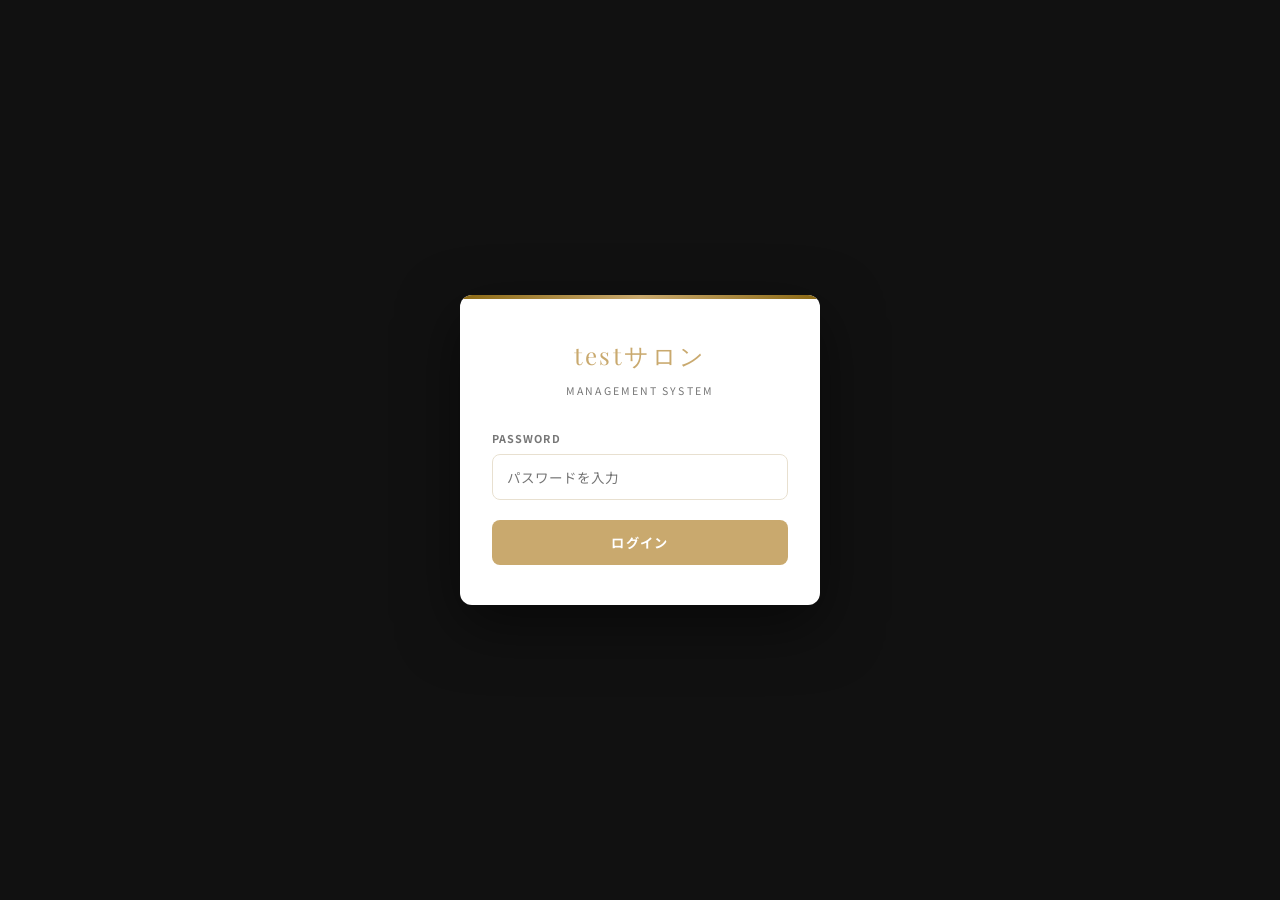
==== customer-detail.html @ 9f67cf72 "feat: スマホUIをハンバーガーメニューから画面下部タブバーに変更・本日予約をカード形式に対応 - css/style.css: .mobile-header/.sidebar-overlay/." ====
<!DOCTYPE html>
<html lang="ja">
<head>
  <meta charset="UTF-8">
  <link rel="icon" href="favicon.ico">
  <link rel="apple-touch-icon" href="icon-192.png">
  <link rel="manifest" href="manifest.json">
  <meta name="theme-color" content="#B85042">
  <meta name="viewport" content="width=device-width, initial-scale=1.0">
  <title>顧客詳細</title>
  <link rel="stylesheet" href="css/style.css">
  <script src="js/config.js"></script>
  <script src="js/auth.js"></script>
  <script src="js/api.js"></script>
  <style>
    .customer-card {
      background: var(--white);
      border: 1px solid var(--border);
      border-radius: var(--radius-lg);
      padding: 28px 32px;
      margin-bottom: 24px;
      display: flex;
      gap: 40px;
      align-items: flex-start;
      flex-wrap: wrap;
    }
    .customer-avatar {
      width: 72px; height: 72px;
      border-radius: 50%;
      background: var(--gold-light);
      display: flex; align-items: center; justify-content: center;
      font-size: 2rem; color: var(--gold-dark);
      flex-shrink: 0;
    }
    .customer-info { flex: 1; min-width: 200px; }
    .customer-name {
      font-family: 'Playfair Display', serif;
      font-size: 1.5rem;
      font-weight: 600;
      color: var(--text);
      margin-bottom: 4px;
    }
    .customer-id {
      color: var(--text-light);
      font-size: 0.82rem;
      margin-bottom: 12px;
    }
    .info-row {
      display: flex; gap: 8px; align-items: center;
      color: var(--text-light); font-size: 0.9rem;
      margin-bottom: 4px;
    }
    .point-box {
      background: var(--gold-bg);
      border: 1px solid var(--gold-light);
      border-radius: var(--radius-lg);
      padding: 20px 28px;
      text-align: center;
      min-width: 140px;
    }
    .point-num {
      font-family: 'Playfair Display', serif;
      font-size: 2.2rem;
      font-weight: 700;
      color: var(--gold-dark);
      line-height: 1;
    }
    .point-label { color: var(--text-light); font-size: 0.82rem; margin-top: 4px; }
    .plan-card {
      background: var(--white);
      border: 1px solid var(--border);
      border-radius: var(--radius-lg);
      padding: 22px 28px;
      margin-bottom: 24px;
      display: flex;
      align-items: center;
      gap: 24px;
      flex-wrap: wrap;
    }
    .plan-label { font-size: 0.82rem; color: var(--text-light); margin-bottom: 4px; }
    .plan-type  { font-size: 1.05rem; font-weight: 700; color: var(--text); }
    .course-bar-wrap { flex: 1; min-width: 180px; }
    .course-bar-track {
      background: #eee; border-radius: 99px; height: 10px; overflow: hidden; margin: 6px 0;
    }
    .course-bar-fill {
      height: 100%; border-radius: 99px;
      background: linear-gradient(90deg, var(--gold-dark), #e8c96a);
      transition: width 0.4s ease;
    }
    .course-nums { font-size: 0.85rem; color: var(--text-light); }
    .course-remaining-big {
      font-family: 'Playfair Display', serif;
      font-size: 2rem; font-weight: 700; line-height: 1;
    }
    /* モーダル */
    .modal-overlay {
      display: none; position: fixed; inset: 0;
      background: rgba(0,0,0,0.45); z-index: 1000;
      align-items: center; justify-content: center;
    }
    .modal-overlay.open { display: flex; }
    .modal-box {
      background: #fff; border-radius: var(--radius-lg);
      padding: 32px; width: 360px; max-width: 90vw;
      box-shadow: 0 8px 32px rgba(0,0,0,0.18);
    }
    .modal-title { font-size: 1.1rem; font-weight: 700; margin-bottom: 20px; }
    .radio-group { display: flex; flex-direction: column; gap: 10px; margin-bottom: 18px; }
    .radio-group label { display: flex; align-items: center; gap: 8px; cursor: pointer; font-size: 0.95rem; }
    .select-course { width: 100%; padding: 8px 12px; border: 1px solid var(--border); border-radius: var(--radius); font-size: 0.95rem; margin-bottom: 18px; }
    .modal-btns { display: flex; gap: 10px; justify-content: flex-end; }
  </style>
</head>
<body>
<!-- 画面下部タブバー（スマホ専用） -->
<nav class="mobile-tab-bar">
  <div class="mobile-tab-bar-inner">
    <a href="dashboard.html" class="mobile-tab-item">
      <span class="mobile-tab-icon">🏠</span>ホーム
    </a>
    <a href="reservations.html" class="mobile-tab-item">
      <span class="mobile-tab-icon">📅</span>予約
    </a>
    <a href="customers.html" class="mobile-tab-item active">
      <span class="mobile-tab-icon">👥</span>顧客
    </a>
    <a href="sales.html" class="mobile-tab-item">
      <span class="mobile-tab-icon">📊</span>売上
    </a>
    <a href="settings.html" class="mobile-tab-item">
      <span class="mobile-tab-icon">⚙️</span>設定
    </a>
  </div>
</nav>

<div class="layout">

  <!-- サイドバー -->
  <aside class="sidebar" id="sidebar">
    <div class="sidebar-logo">
      <span class="logo-en" id="salonNameSidebar">Salon</span>
      <span class="logo-jp">サロン管理システム</span>
      <span class="logo-sub">Admin Panel</span>
    </div>
    <nav class="sidebar-nav">
      <div class="nav-label">Menu</div>
      <a href="dashboard.html" class="nav-item">
        <span class="nav-icon">◈</span> ダッシュボード
      </a>
      <a href="reservations.html" class="nav-item">
        <span class="nav-icon">◷</span> 予約管理
      </a>
      <a href="customers.html" class="nav-item active">
        <span class="nav-icon">◉</span> 顧客管理
      </a>
      <a href="sales.html" class="nav-item">
        <span class="nav-icon">◑</span> 売上レポート
      </a>
      <a href="settings.html" class="nav-item">
        <span class="nav-icon">◎</span> 設定
      </a>
    </nav>
    <div class="sidebar-footer">
      <button class="btn-logout" onclick="logout()">ログアウト</button>
    </div>
  </aside>

  <!-- メインコンテンツ -->
  <div class="main-content">
    <div class="page-header">
      <div>
        <div class="page-title">Customer Detail</div>
        <div class="page-subtitle"><a href="customers.html" style="color:var(--text-light);font-size:0.85rem;">← 顧客一覧に戻る</a></div>
      </div>
    </div>

    <div class="page-body">
      <!-- 顧客情報カード -->
      <div id="customerCard">
        <div class="loading"><div class="spinner"></div> 読み込み中...</div>
      </div>

      <!-- プランカード -->
      <div id="planCard"></div>

      <!-- 支払い記録 -->
      <div class="card">
        <div class="card-title" style="display:flex;align-items:center;justify-content:space-between;">
          <span>💴 支払い記録</span>
          <button class="btn btn-gold" style="font-size:0.85rem;padding:6px 14px;" onclick="openPaymentModal()">＋ 支払いを記録</button>
        </div>
        <div id="paymentHistoryContent">
          <div class="loading"><div class="spinner"></div> 読み込み中...</div>
        </div>
      </div>

      <!-- 来店記録 -->
      <div class="card">
        <div class="card-title">📅 来店記録</div>
        <div id="visitContent">
          <div class="loading"><div class="spinner"></div> 読み込み中...</div>
        </div>
      </div>
    </div>
  </div>
</div>

<!-- 支払い記録モーダル -->
<div class="modal-overlay" id="paymentModal">
  <div class="modal-box">
    <div class="modal-title">💴 支払いを記録</div>
    <div style="display:flex;flex-direction:column;gap:14px;margin-bottom:20px;">
      <div>
        <div style="font-size:0.82rem;color:var(--text-light);margin-bottom:6px;">種別</div>
        <select id="paymentType" onchange="onPaymentTypeChange()"
          style="width:100%;padding:8px 12px;border:1px solid var(--border);border-radius:var(--radius);font-size:0.95rem;">
          <option value="都度払い">都度払い</option>
          <option value="コース申込">コース申込</option>
        </select>
      </div>
      <div id="paymentContentWrap">
        <div style="font-size:0.82rem;color:var(--text-light);margin-bottom:6px;">内容（メニュー名など）</div>
        <input type="text" id="paymentContent" placeholder="例：カラー、トリートメントなど"
          style="width:100%;padding:8px 12px;border:1px solid var(--border);border-radius:var(--radius);font-size:0.95rem;box-sizing:border-box;">
      </div>
      <div id="paymentCourseWrap" style="display:none;">
        <div style="font-size:0.82rem;color:var(--text-light);margin-bottom:6px;">コース</div>
        <select id="paymentCourse" onchange="onPaymentCourseChange()"
          style="width:100%;padding:8px 12px;border:1px solid var(--border);border-radius:var(--radius);font-size:0.95rem;">
          <option value="10">10回コース</option>
          <option value="12">12回コース</option>
          <option value="15">15回コース</option>
        </select>
      </div>
      <div>
        <div style="font-size:0.82rem;color:var(--text-light);margin-bottom:6px;">金額（円）</div>
        <input type="number" id="paymentAmount" min="0" step="100" placeholder="0"
          style="width:100%;padding:8px 12px;border:1px solid var(--border);border-radius:var(--radius);font-size:0.95rem;box-sizing:border-box;">
      </div>
      <div>
        <div style="font-size:0.82rem;color:var(--text-light);margin-bottom:6px;">備考（任意）</div>
        <input type="text" id="paymentNote" placeholder="例：クーポン使用など"
          style="width:100%;padding:8px 12px;border:1px solid var(--border);border-radius:var(--radius);font-size:0.95rem;box-sizing:border-box;">
      </div>
    </div>
    <div class="modal-btns">
      <button class="btn btn-outline" onclick="closePaymentModal()">キャンセル</button>
      <button class="btn btn-gold" onclick="savePayment()">記録する</button>
    </div>
  </div>
</div>

<!-- プラン設定モーダル -->
<div class="modal-overlay" id="planModal">
  <div class="modal-box">
    <div class="modal-title">🎟 プランを設定</div>
    <div class="radio-group">
      <label><input type="radio" name="planType" value="都度払い" onchange="onPlanTypeChange()"> 都度払い（単発）</label>
      <label><input type="radio" name="planType" value="回数コース" onchange="onPlanTypeChange()"> 回数コース</label>
    </div>
    <div id="courseSelectWrap" style="display:none;">
      <select class="select-course" id="courseTotal">
        <option value="10">10回コース</option>
        <option value="12">12回コース</option>
        <option value="15">15回コース</option>
      </select>
      <p style="font-size:0.82rem;color:var(--text-light);margin-bottom:12px;">
        ※ 残回数はコース回数にリセットされます
      </p>
    </div>
    <div class="modal-btns">
      <button class="btn btn-outline" onclick="closePlanModal()">キャンセル</button>
      <button class="btn btn-gold" onclick="savePlan()">保存する</button>
    </div>
  </div>
</div>

<script>
  checkAuth();
  document.getElementById('salonNameSidebar').textContent = SALON_NAME;

  const params     = new URLSearchParams(location.search);
  const customerId = params.get('id') || '';
  let currentCustomer = null;

  // ─── プランカード描画 ─────────────────────────────────────
  function renderPlanCard(c) {
    const plan      = c.plan || '都度払い';
    const isCourse  = plan === '回数コース';
    const remaining = c.courseRemaining || 0;
    const total     = c.courseTotal     || 0;
    const pct       = total > 0 ? Math.round((remaining / total) * 100) : 0;
    const barColor  = remaining <= 2 ? '#B71C1C' : remaining <= 4 ? '#E65100' : 'var(--gold-dark)';
    const remColor  = remaining <= 2 ? '#B71C1C' : remaining <= 4 ? '#E65100' : '#1565C0';

    const courseHtml = isCourse ? `
      <div class="course-bar-wrap">
        <div class="course-nums">${total}回コース</div>
        <div class="course-bar-track">
          <div class="course-bar-fill" style="width:${pct}%;background:${barColor};"></div>
        </div>
        <div class="course-nums">残 ${remaining} / ${total} 回</div>
      </div>
      <div style="text-align:center;min-width:80px;">
        <div class="course-remaining-big" style="color:${remColor};">${remaining}</div>
        <div style="font-size:0.8rem;color:var(--text-light);">残回数</div>
      </div>` : `
      <div style="color:var(--text-light);font-size:0.88rem;">来店ごとに都度お支払いのプランです。</div>`;

    document.getElementById('planCard').innerHTML = `
      <div class="plan-card">
        <div style="min-width:120px;">
          <div class="plan-label">現在のプラン</div>
          <div class="plan-type">${isCourse ? '🎟 回数コース' : '💳 都度払い'}</div>
        </div>
        ${courseHtml}
        <div style="margin-left:auto;">
          <button class="btn btn-outline" onclick="openPlanModal()">プランを変更</button>
        </div>
      </div>`;
  }

  // ─── モーダル制御 ────────────────────────────────────────
  function openPlanModal() {
    const plan = currentCustomer?.plan || '都度払い';
    document.querySelectorAll('input[name="planType"]').forEach(r => {
      r.checked = (r.value === plan);
    });
    document.getElementById('courseTotal').value =
      currentCustomer?.courseTotal ? String(currentCustomer.courseTotal) : '10';
    document.getElementById('courseSelectWrap').style.display =
      plan === '回数コース' ? 'block' : 'none';
    document.getElementById('planModal').classList.add('open');
  }

  function closePlanModal() {
    document.getElementById('planModal').classList.remove('open');
  }

  function onPlanTypeChange() {
    const val = document.querySelector('input[name="planType"]:checked')?.value;
    document.getElementById('courseSelectWrap').style.display =
      val === '回数コース' ? 'block' : 'none';
  }

  async function savePlan() {
    const plan   = document.querySelector('input[name="planType"]:checked')?.value;
    const total  = document.getElementById('courseTotal').value;
    if (!plan) return;

    const btn = document.querySelector('#planModal .btn-gold');
    btn.disabled = true; btn.textContent = '保存中...';

    const res = await setPlan(customerId, plan, plan === '回数コース' ? total : '');
    btn.disabled = false; btn.textContent = '保存する';

    if (res && res.success) {
      closePlanModal();
      loadDetail(); // 再読み込みで反映
    } else {
      alert('保存に失敗しました: ' + (res?.message || ''));
    }
  }

  // プランモーダル外クリックで閉じる
  document.getElementById('planModal').addEventListener('click', function(e) {
    if (e.target === this) closePlanModal();
  });

  // ─── 支払い履歴 ──────────────────────────────────────────────
  async function loadPaymentHistory() {
    const data = await getPaymentHistory(customerId);
    const el = document.getElementById('paymentHistoryContent');
    const payments = data?.payments || [];
    if (payments.length === 0) {
      el.innerHTML = '<div class="empty-state"><div class="empty-icon">💴</div><p>支払い記録がありません</p></div>';
      return;
    }
    el.innerHTML = `
      <div class="table-wrap">
        <table>
          <thead>
            <tr>
              <th>日付</th>
              <th>種別</th>
              <th>内容</th>
              <th style="text-align:right;">金額</th>
              <th>備考</th>
            </tr>
          </thead>
          <tbody>
            ${payments.map(p => `
              <tr>
                <td style="white-space:nowrap;">${p.date}</td>
                <td><span class="badge ${p.type === 'コース申込' ? 'badge-gold' : ''}" style="${p.type !== 'コース申込' ? 'background:#f0f4f8;color:#555;' : ''}">${p.type}</span></td>
                <td>${p.content || '—'}</td>
                <td style="text-align:right;font-weight:600;">¥${Number(p.amount).toLocaleString('ja-JP')}</td>
                <td style="color:var(--text-light);font-size:0.85rem;">${p.note || ''}</td>
              </tr>`).join('')}
          </tbody>
        </table>
      </div>`;
  }

  // ─── 支払いモーダル制御 ───────────────────────────────────────
  let cachedCoursePrices = null;

  async function openPaymentModal() {
    if (!cachedCoursePrices) {
      const data = await getCoursePrices();
      cachedCoursePrices = data?.coursePrices || {};
    }
    document.getElementById('paymentType').value    = '都度払い';
    document.getElementById('paymentContent').value = '';
    document.getElementById('paymentAmount').value  = '';
    document.getElementById('paymentNote').value    = '';
    document.getElementById('paymentContentWrap').style.display = 'block';
    document.getElementById('paymentCourseWrap').style.display  = 'none';
    document.getElementById('paymentModal').classList.add('open');
  }

  function closePaymentModal() {
    document.getElementById('paymentModal').classList.remove('open');
  }

  function onPaymentTypeChange() {
    const type = document.getElementById('paymentType').value;
    const isCourse = type === 'コース申込';
    document.getElementById('paymentContentWrap').style.display = isCourse ? 'none' : 'block';
    document.getElementById('paymentCourseWrap').style.display  = isCourse ? 'block' : 'none';
    if (isCourse) onPaymentCourseChange();
  }

  function onPaymentCourseChange() {
    const c = document.getElementById('paymentCourse').value;
    const price = cachedCoursePrices?.[c] || 0;
    document.getElementById('paymentAmount').value = price || '';
  }

  async function savePayment() {
    const type    = document.getElementById('paymentType').value;
    const isCourse = type === 'コース申込';
    const content = isCourse
      ? document.getElementById('paymentCourse').value + '回コース'
      : document.getElementById('paymentContent').value.trim();
    const amount  = parseInt(document.getElementById('paymentAmount').value) || 0;
    const note    = document.getElementById('paymentNote').value.trim();

    if (amount <= 0) { alert('金額を入力してください'); return; }

    const btn = document.querySelector('#paymentModal .btn-gold');
    btn.disabled = true; btn.textContent = '記録中...';

    const courseNum = isCourse ? document.getElementById('paymentCourse').value : '';

    const [res, planRes] = await Promise.all([
      recordPayment({
        customerId,
        name    : currentCustomer?.name || '',
        type,
        content,
        amount  : String(amount),
        note,
      }),
      isCourse ? setPlan(customerId, '回数コース', courseNum) : Promise.resolve(null),
    ]);

    btn.disabled = false; btn.textContent = '記録する';
    if (res?.success) {
      closePaymentModal();
      loadDetail();        // プランカード・残回数を更新
      loadPaymentHistory();
    } else {
      alert('記録に失敗しました: ' + (res?.message || res?.error || ''));
    }
  }

  document.getElementById('paymentModal').addEventListener('click', function(e) {
    if (e.target === this) closePaymentModal();
  });

  function formatDate(val) {
    if (!val) return '<span style="color:#bbb">未記録</span>';
    try {
      const d = new Date(val);
      if (isNaN(d)) return val;
      return d.toLocaleDateString('ja-JP');
    } catch { return val; }
  }

  async function loadDetail() {
    if (!customerId) {
      document.getElementById('customerCard').innerHTML =
        '<div class="empty-state"><p>顧客IDが指定されていません</p></div>';
      return;
    }

    const data = await getCustomerDetail(customerId);
    if (!data || data.error) {
      document.getElementById('customerCard').innerHTML =
        `<div class="empty-state"><p>${data ? data.error : 'データの取得に失敗しました'}</p></div>`;
      return;
    }

    const c = data.customer;
    document.title = c.name + ' - ' + SALON_NAME;
    currentCustomer = c;

    // 顧客カード描画
    document.getElementById('customerCard').innerHTML = `
      <div class="customer-card">
        <div class="customer-avatar">👤</div>
        <div class="customer-info">
          <div class="customer-name">${c.name || '（未登録）'} 様</div>
          <div class="customer-id">顧客ID: ${c.customerId || '—'}</div>
          <div class="info-row">📞 ${c.phone || '—'}</div>
          <div class="info-row">📅 最終来店：${formatDate(c.lastVisit)}</div>
          <div class="info-row">🗓 登録日：${formatDate(c.createdAt)}</div>
        </div>
        <div class="point-box">
          <div class="point-num">${c.points ?? 0}</div>
          <div class="point-label">保有ポイント (pt)</div>
        </div>
      </div>`;

    // プランカード描画
    renderPlanCard(c);

    // 来店記録描画
    const visEl = document.getElementById('visitContent');
    const visits = data.visits || [];
    if (visits.length === 0) {
      visEl.innerHTML = `<div class="empty-state"><div class="empty-icon">🌿</div><p>来店記録がありません</p></div>`;
      return;
    }
    visEl.innerHTML = `
      <div class="table-wrap">
        <table>
          <thead>
            <tr>
              <th>来店日時</th>
              <th>メニュー</th>
              <th>付与ポイント</th>
            </tr>
          </thead>
          <tbody>
            ${visits.map(v => `
              <tr>
                <td>${v.date}</td>
                <td>${v.menu || '—'}</td>
                <td><span class="badge badge-gold">+${v.pointsAdded} pt</span></td>
              </tr>`).join('')}
          </tbody>
        </table>
      </div>`;
  }

  loadDetail();
  if (customerId) loadPaymentHistory();
</script>
</body>
</html>
---- css/style.css ----
/* ===================================================
   style.css - サロン管理画面 共通スタイル
   カラー：白・グレー・ゴールド系
=================================================== */

@import url('https://fonts.googleapis.com/css2?family=Playfair+Display:wght@400;600;700&family=Noto+Sans+JP:wght@300;400;500;700&display=swap');

/* ─── CSS変数 ─────────────────────────────────── */
:root {
  --gold:        #C9A96E;
  --gold-dark:   #8B6914;
  --gold-light:  #F0E6D0;
  --gold-bg:     #FAF6EF;
  --sidebar-bg:  #1A1A1A;
  --sidebar-w:   240px;
  --bg:          #FAFAF8;
  --white:       #FFFFFF;
  --text:        #2C2C2C;
  --text-light:  #777777;
  --border:      #E8E0D0;
  --shadow:      0 2px 12px rgba(0,0,0,0.07);
  --shadow-md:   0 4px 24px rgba(0,0,0,0.10);
  --radius:      8px;
  --radius-lg:   12px;
}

/* ─── リセット ───────────────────────────────── */
*, *::before, *::after { box-sizing: border-box; margin: 0; padding: 0; }
html { font-size: 15px; }
body {
  font-family: 'Noto Sans JP', sans-serif;
  background: var(--bg);
  color: var(--text);
  line-height: 1.7;
  min-height: 100vh;
}
a { text-decoration: none; color: inherit; }
button { cursor: pointer; font-family: inherit; }
input, select, textarea { font-family: inherit; }

/* ─── レイアウト ─────────────────────────────── */
.layout {
  display: flex;
  min-height: 100vh;
}

/* ─── サイドバー ─────────────────────────────── */
.sidebar {
  width: var(--sidebar-w);
  background: var(--sidebar-bg);
  display: flex;
  flex-direction: column;
  position: fixed;
  top: 0; left: 0;
  height: 100vh;
  z-index: 100;
  transition: transform 0.3s;
}
.sidebar-logo {
  padding: 32px 24px 24px;
  border-bottom: 1px solid rgba(201,169,110,0.2);
}
.sidebar-logo .logo-en {
  font-family: 'Playfair Display', serif;
  font-size: 1.3rem;
  color: var(--gold);
  letter-spacing: 0.08em;
  display: block;
}
.sidebar-logo .logo-jp {
  font-size: 0.7rem;
  color: rgba(255,255,255,0.4);
  letter-spacing: 0.15em;
  margin-top: 2px;
  display: block;
}
.sidebar-logo .logo-sub {
  font-size: 0.65rem;
  color: rgba(201,169,110,0.6);
  letter-spacing: 0.1em;
  margin-top: 6px;
  display: block;
}

.sidebar-nav {
  flex: 1;
  padding: 16px 0;
}
.nav-label {
  font-size: 0.6rem;
  letter-spacing: 0.2em;
  color: rgba(255,255,255,0.25);
  padding: 16px 24px 6px;
  text-transform: uppercase;
}
.nav-item {
  display: flex;
  align-items: center;
  gap: 12px;
  padding: 11px 24px;
  color: rgba(255,255,255,0.55);
  font-size: 0.85rem;
  font-weight: 400;
  transition: all 0.2s;
  position: relative;
}
.nav-item:hover {
  color: rgba(255,255,255,0.9);
  background: rgba(255,255,255,0.05);
}
.nav-item.active {
  color: var(--gold);
  background: rgba(201,169,110,0.1);
}
.nav-item.active::before {
  content: '';
  position: absolute;
  left: 0; top: 0; bottom: 0;
  width: 3px;
  background: var(--gold);
  border-radius: 0 2px 2px 0;
}
.nav-item .nav-icon { font-size: 1rem; width: 20px; text-align: center; }

.sidebar-footer {
  padding: 16px;
  border-top: 1px solid rgba(255,255,255,0.08);
}
.btn-logout {
  width: 100%;
  padding: 10px;
  background: transparent;
  border: 1px solid rgba(255,255,255,0.15);
  border-radius: var(--radius);
  color: rgba(255,255,255,0.45);
  font-size: 0.8rem;
  letter-spacing: 0.05em;
  transition: all 0.2s;
}
.btn-logout:hover {
  border-color: rgba(201,169,110,0.5);
  color: var(--gold);
}

/* ─── メインコンテンツ ───────────────────────── */
.main-content {
  margin-left: var(--sidebar-w);
  flex: 1;
  display: flex;
  flex-direction: column;
  min-height: 100vh;
}

.page-header {
  background: var(--white);
  border-bottom: 1px solid var(--border);
  padding: 20px 32px;
  display: flex;
  align-items: center;
  justify-content: space-between;
}
.page-title {
  font-family: 'Playfair Display', serif;
  font-size: 1.4rem;
  color: var(--text);
  font-weight: 600;
}
.page-subtitle {
  font-size: 0.8rem;
  color: var(--text-light);
  margin-top: 2px;
}

.page-body {
  padding: 28px 32px;
  flex: 1;
}

/* ─── カード ─────────────────────────────────── */
.card {
  background: var(--white);
  border-radius: var(--radius-lg);
  box-shadow: var(--shadow);
  border: 1px solid var(--border);
  padding: 24px;
  margin-bottom: 24px;
}
.card-title {
  font-size: 0.8rem;
  font-weight: 700;
  letter-spacing: 0.12em;
  color: var(--text-light);
  text-transform: uppercase;
  margin-bottom: 16px;
  padding-bottom: 12px;
  border-bottom: 1px solid var(--border);
  display: flex;
  align-items: center;
  gap: 8px;
}

/* ─── 統計カード ─────────────────────────────── */
.stat-grid {
  display: grid;
  grid-template-columns: repeat(3, 1fr);
  gap: 20px;
  margin-bottom: 24px;
}
.stat-card {
  background: var(--white);
  border-radius: var(--radius-lg);
  border: 1px solid var(--border);
  padding: 22px 24px;
  display: flex;
  align-items: center;
  gap: 18px;
  box-shadow: var(--shadow);
}
.stat-icon {
  width: 48px; height: 48px;
  border-radius: 12px;
  background: var(--gold-bg);
  display: flex; align-items: center; justify-content: center;
  font-size: 1.3rem;
  flex-shrink: 0;
}
.stat-label {
  font-size: 0.72rem;
  color: var(--text-light);
  letter-spacing: 0.05em;
  margin-bottom: 4px;
}
.stat-value {
  font-family: 'Playfair Display', serif;
  font-size: 1.9rem;
  color: var(--text);
  line-height: 1;
}
.stat-unit {
  font-size: 0.8rem;
  color: var(--text-light);
  margin-left: 2px;
}

/* ─── テーブル ───────────────────────────────── */
.table-wrap { overflow-x: auto; }
table {
  width: 100%;
  border-collapse: collapse;
  font-size: 0.85rem;
}
thead tr {
  background: var(--gold-bg);
}
th {
  padding: 11px 16px;
  text-align: left;
  font-size: 0.72rem;
  font-weight: 700;
  letter-spacing: 0.1em;
  color: var(--gold-dark);
  text-transform: uppercase;
  border-bottom: 1px solid var(--border);
}
td {
  padding: 13px 16px;
  border-bottom: 1px solid #F5F0E8;
  color: var(--text);
  vertical-align: middle;
}
tbody tr:hover { background: var(--gold-bg); }
tbody tr:last-child td { border-bottom: none; }

/* ─── バッジ ─────────────────────────────────── */
.badge {
  display: inline-block;
  padding: 3px 10px;
  border-radius: 20px;
  font-size: 0.72rem;
  font-weight: 700;
  letter-spacing: 0.05em;
}
.badge-green  { background: #EAF7EE; color: #2E7D4F; }
.badge-blue   { background: #EAF0FA; color: #2155A3; }
.badge-red    { background: #FDEAEA; color: #B71C1C; }
.badge-gray   { background: #F2F2F2; color: #666666; }
.badge-gold   { background: var(--gold-light); color: var(--gold-dark); }

/* ─── ボタン ─────────────────────────────────── */
.btn {
  display: inline-flex; align-items: center; gap: 6px;
  padding: 8px 18px;
  border-radius: var(--radius);
  font-size: 0.82rem;
  font-weight: 500;
  transition: all 0.2s;
  border: none;
  letter-spacing: 0.03em;
}
.btn-gold {
  background: var(--gold);
  color: var(--white);
  box-shadow: 0 2px 8px rgba(201,169,110,0.35);
}
.btn-gold:hover { background: var(--gold-dark); box-shadow: 0 4px 12px rgba(139,105,20,0.4); }
.btn-outline {
  background: transparent;
  border: 1px solid var(--border);
  color: var(--text-light);
}
.btn-outline:hover { border-color: var(--gold); color: var(--gold); }
.btn-danger {
  background: transparent;
  border: 1px solid #FBBABA;
  color: #B71C1C;
  font-size: 0.75rem;
  padding: 5px 12px;
}
.btn-danger:hover { background: #FDEAEA; }
.btn-sm { padding: 5px 12px; font-size: 0.78rem; }

/* ─── 月ナビゲーション ───────────────────────── */
.month-nav {
  display: flex; align-items: center; gap: 16px;
  background: var(--white);
  border: 1px solid var(--border);
  border-radius: var(--radius-lg);
  padding: 10px 20px;
  display: inline-flex;
  margin-bottom: 20px;
}
.month-nav button {
  background: none; border: none;
  color: var(--gold); font-size: 1.1rem;
  padding: 4px 8px;
  border-radius: 4px;
  transition: background 0.2s;
}
.month-nav button:hover { background: var(--gold-bg); }
.month-nav .month-label {
  font-family: 'Playfair Display', serif;
  font-size: 1.05rem;
  color: var(--text);
  min-width: 120px;
  text-align: center;
}

/* ─── 検索ボックス ───────────────────────────── */
.search-box {
  position: relative;
  margin-bottom: 20px;
  max-width: 320px;
}
.search-box input {
  width: 100%;
  padding: 10px 16px 10px 38px;
  border: 1px solid var(--border);
  border-radius: var(--radius);
  background: var(--white);
  font-size: 0.85rem;
  color: var(--text);
  outline: none;
  transition: border-color 0.2s;
}
.search-box input:focus { border-color: var(--gold); }
.search-box .search-icon {
  position: absolute;
  left: 12px; top: 50%;
  transform: translateY(-50%);
  color: var(--text-light);
  font-size: 0.9rem;
}

/* ─── ローディング ───────────────────────────── */
.loading {
  display: flex; align-items: center; justify-content: center;
  padding: 48px; gap: 12px; color: var(--text-light);
}
.spinner {
  width: 22px; height: 22px;
  border: 2px solid var(--border);
  border-top-color: var(--gold);
  border-radius: 50%;
  animation: spin 0.7s linear infinite;
}
@keyframes spin { to { transform: rotate(360deg); } }

/* ─── 空データ ───────────────────────────────── */
.empty-state {
  text-align: center;
  padding: 48px 24px;
  color: var(--text-light);
}
.empty-state .empty-icon { font-size: 2.5rem; margin-bottom: 12px; }
.empty-state p { font-size: 0.85rem; }

/* ─── ログイン画面 ───────────────────────────── */
.login-page {
  min-height: 100vh;
  background: #111111;
  display: flex; align-items: center; justify-content: center;
  padding: 24px;
}
.login-card {
  background: var(--white);
  border-radius: var(--radius-lg);
  width: 100%; max-width: 360px;
  overflow: hidden;
  box-shadow: 0 20px 60px rgba(0,0,0,0.5);
}
.login-card-top {
  height: 4px;
  background: linear-gradient(90deg, var(--gold-dark), var(--gold), var(--gold-dark));
}
.login-card-body { padding: 36px 32px 40px; }
.login-logo {
  text-align: center;
  margin-bottom: 28px;
}
.login-logo .logo-en {
  font-family: 'Playfair Display', serif;
  font-size: 1.6rem;
  color: var(--gold);
  letter-spacing: 0.1em;
  display: block;
}
.login-logo .logo-sub {
  font-size: 0.7rem;
  color: var(--text-light);
  letter-spacing: 0.2em;
  margin-top: 4px;
  text-transform: uppercase;
}
.login-form label {
  display: block;
  font-size: 0.72rem;
  font-weight: 700;
  letter-spacing: 0.1em;
  color: var(--text-light);
  margin-bottom: 6px;
  text-transform: uppercase;
}
.login-form input[type="password"] {
  width: 100%;
  padding: 12px 14px;
  border: 1px solid var(--border);
  border-radius: var(--radius);
  font-size: 0.9rem;
  outline: none;
  transition: border-color 0.2s, box-shadow 0.2s;
  margin-bottom: 20px;
}
.login-form input[type="password"]:focus {
  border-color: var(--gold);
  box-shadow: 0 0 0 3px rgba(201,169,110,0.15);
}
.login-form .btn-login {
  width: 100%;
  padding: 13px;
  background: var(--gold);
  color: var(--white);
  border: none;
  border-radius: var(--radius);
  font-size: 0.88rem;
  font-weight: 700;
  letter-spacing: 0.1em;
  cursor: pointer;
  transition: background 0.2s, box-shadow 0.2s;
}
.login-form .btn-login:hover {
  background: var(--gold-dark);
  box-shadow: 0 4px 16px rgba(139,105,20,0.4);
}
.login-form .btn-login:disabled {
  background: #ccc; cursor: not-allowed;
}
.login-error {
  background: #FDEAEA;
  color: #B71C1C;
  border-radius: var(--radius);
  padding: 10px 14px;
  font-size: 0.8rem;
  margin-bottom: 16px;
  display: none;
}
.login-error.show { display: block; }

/* ─── ヘッダーバー内アイテム ────────────────── */
.header-right { display: flex; align-items: center; gap: 12px; }
.header-date { font-size: 0.8rem; color: var(--text-light); }

/* ─── 画面下部タブバー（スマホ専用） ─────────── */
.mobile-tab-bar {
  display: none;
  position: fixed;
  bottom: 0; left: 0; right: 0;
  height: 60px;
  background: var(--sidebar-bg);
  z-index: 200;
  box-shadow: 0 -2px 12px rgba(0,0,0,0.25);
}
.mobile-tab-bar-inner {
  display: flex;
  height: 100%;
}
.mobile-tab-item {
  flex: 1;
  display: flex;
  flex-direction: column;
  align-items: center;
  justify-content: center;
  gap: 3px;
  color: rgba(255,255,255,0.5);
  text-decoration: none;
  font-size: 0.62rem;
  letter-spacing: 0.04em;
  padding: 6px 4px;
  transition: color 0.2s;
  -webkit-tap-highlight-color: transparent;
}
.mobile-tab-item:hover {
  color: rgba(255,255,255,0.8);
}
.mobile-tab-item.active {
  color: var(--gold);
}
.mobile-tab-icon {
  font-size: 1.3rem;
  line-height: 1;
}

/* ─── レスポンシブ ───────────────────────────── */
@media (max-width: 768px) {
  .mobile-tab-bar { display: block; }
  .sidebar { display: none; }
  .main-content {
    margin-left: 0;
    padding-bottom: 60px;
  }
  .stat-grid { grid-template-columns: 1fr; }
  .page-body { padding: 16px; }
  .page-header { padding: 16px; }
}
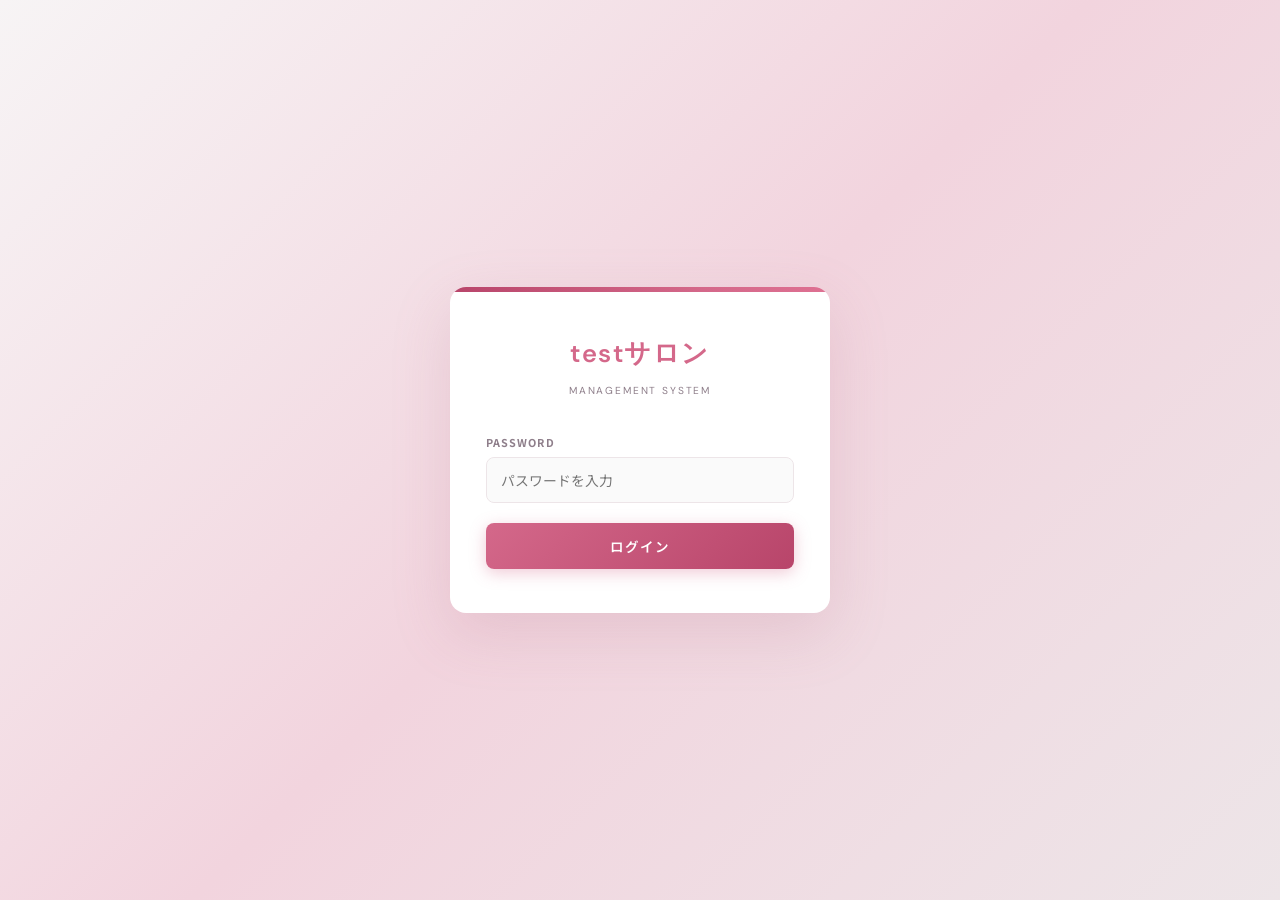
==== commit e1069e1d: "デザインリニューアル: Feminine Precision（大手脱毛サロン風） - css/style.css: ローズピンク配色（#D4688A）、白サイドバー＋ピンクグラデーションロゴ、DM S" ====
--- a/customer-detail.html
+++ b/customer-detail.html
@@ -5,8 +5,8 @@
   <link rel="icon" href="favicon.ico">
   <link rel="apple-touch-icon" href="icon-192.png">
   <link rel="manifest" href="manifest.json">
-  <meta name="theme-color" content="#B85042">
-  <meta name="viewport" content="width=device-width, initial-scale=1.0">
+  <meta name="theme-color" content="#D4688A">
+  <meta name="viewport" content="width=device-width, initial-scale=1.0, viewport-fit=cover">
   <title>顧客詳細</title>
   <link rel="stylesheet" href="css/style.css">
   <script src="js/config.js"></script>
@@ -160,6 +160,9 @@
       <a href="settings.html" class="nav-item">
         <span class="nav-icon">◎</span> 設定
       </a>
+      <a href="exchange-admin.html" class="nav-item">
+        <span class="nav-icon">◈</span> 交換管理
+      </a>
     </nav>
     <div class="sidebar-footer">
       <button class="btn-logout" onclick="logout()">ログアウト</button>
--- a/css/style.css
+++ b/css/style.css
@@ -1,27 +1,54 @@
 /* ===================================================
    style.css - サロン管理画面 共通スタイル
-   カラー：白・グレー・ゴールド系
+   デザインコンセプト: Feminine Precision
+   大手脱毛サロン（ミュゼ・キレイモ）風プロフェッショナルUI
 =================================================== */
 
-@import url('https://fonts.googleapis.com/css2?family=Playfair+Display:wght@400;600;700&family=Noto+Sans+JP:wght@300;400;500;700&display=swap');
+@import url('https://fonts.googleapis.com/css2?family=DM+Sans:opsz,wght@9..40,400;9..40,500;9..40,600&family=Noto+Sans+JP:wght@400;500;700&display=swap');
 
 /* ─── CSS変数 ─────────────────────────────────── */
 :root {
-  --gold:        #C9A96E;
-  --gold-dark:   #8B6914;
-  --gold-light:  #F0E6D0;
-  --gold-bg:     #FAF6EF;
-  --sidebar-bg:  #1A1A1A;
-  --sidebar-w:   240px;
-  --bg:          #FAFAF8;
-  --white:       #FFFFFF;
-  --text:        #2C2C2C;
-  --text-light:  #777777;
-  --border:      #E8E0D0;
-  --shadow:      0 2px 12px rgba(0,0,0,0.07);
-  --shadow-md:   0 4px 24px rgba(0,0,0,0.10);
-  --radius:      8px;
-  --radius-lg:   12px;
+  /* アクセントカラー（ローズピンク） */
+  --primary:        #D4688A;
+  --primary-dark:   #B8456A;
+  --primary-light:  #F2D4DE;
+  --primary-bg:     #FDF6F8;
+
+  /* 後方互換（--goldを参照しているJSがある場合の保険） */
+  --gold:           #D4688A;
+  --gold-dark:      #B8456A;
+  --gold-light:     #F2D4DE;
+  --gold-bg:        #FDF6F8;
+
+  /* サイドバー */
+  --sidebar-bg:     #FFFFFF;
+  --sidebar-w:      240px;
+
+  /* 背景・サーフェス */
+  --bg:             #F7F4F5;
+  --white:          #FFFFFF;
+
+  /* テキスト */
+  --text:           #2D2230;
+  --text-light:     #8E7E8A;
+  --text-sidebar:   #4A3F47;
+
+  /* ボーダー */
+  --border:         #EDE5E8;
+
+  /* シャドウ */
+  --shadow:         0 1px 4px rgba(180,120,140,0.10);
+  --shadow-md:      0 4px 16px rgba(180,120,140,0.16);
+
+  /* 角丸 */
+  --radius:         8px;
+  --radius-lg:      16px;
+
+  /* ステータスカラー */
+  --success:        #4CAF8C;
+  --warning:        #F0A04B;
+  --danger:         #E05C6A;
+  --info:           #6AAED4;
 }
 
 /* ─── リセット ───────────────────────────────── */
@@ -44,10 +71,11 @@
   min-height: 100vh;
 }
 
-/* ─── サイドバー ─────────────────────────────── */
+/* ─── サイドバー（白サイドバー） ────────────── */
 .sidebar {
   width: var(--sidebar-w);
   background: var(--sidebar-bg);
+  border-right: 1px solid var(--border);
   display: flex;
   flex-direction: column;
   position: fixed;
@@ -55,91 +83,117 @@
   height: 100vh;
   z-index: 100;
   transition: transform 0.3s;
-}
+  box-shadow: 2px 0 12px rgba(180,120,140,0.08);
+}
+
+/* ロゴエリア：ピンクグラデーション */
 .sidebar-logo {
-  padding: 32px 24px 24px;
-  border-bottom: 1px solid rgba(201,169,110,0.2);
+  padding: 24px 20px;
+  background: linear-gradient(135deg, #D4688A 0%, #B8456A 100%);
+  position: relative;
+  overflow: hidden;
+}
+.sidebar-logo::after {
+  content: '';
+  position: absolute;
+  top: -20px; right: -20px;
+  width: 80px; height: 80px;
+  border-radius: 50%;
+  background: rgba(255,255,255,0.08);
 }
 .sidebar-logo .logo-en {
-  font-family: 'Playfair Display', serif;
-  font-size: 1.3rem;
-  color: var(--gold);
-  letter-spacing: 0.08em;
+  font-family: 'DM Sans', sans-serif;
+  font-size: 1.25rem;
+  font-weight: 600;
+  color: #FFFFFF;
+  letter-spacing: 0.06em;
   display: block;
 }
 .sidebar-logo .logo-jp {
-  font-size: 0.7rem;
-  color: rgba(255,255,255,0.4);
-  letter-spacing: 0.15em;
-  margin-top: 2px;
+  font-size: 0.68rem;
+  color: rgba(255,255,255,0.75);
+  letter-spacing: 0.12em;
+  margin-top: 3px;
   display: block;
 }
 .sidebar-logo .logo-sub {
-  font-size: 0.65rem;
-  color: rgba(201,169,110,0.6);
+  font-size: 0.62rem;
+  color: rgba(255,255,255,0.55);
   letter-spacing: 0.1em;
-  margin-top: 6px;
+  margin-top: 5px;
   display: block;
-}
-
+  font-family: 'DM Sans', sans-serif;
+}
+
+/* ナビゲーション */
 .sidebar-nav {
   flex: 1;
-  padding: 16px 0;
+  padding: 16px 12px;
+  overflow-y: auto;
 }
 .nav-label {
-  font-size: 0.6rem;
-  letter-spacing: 0.2em;
-  color: rgba(255,255,255,0.25);
-  padding: 16px 24px 6px;
+  font-size: 0.58rem;
+  letter-spacing: 0.18em;
+  color: var(--text-light);
+  padding: 14px 12px 6px;
   text-transform: uppercase;
+  font-weight: 700;
 }
 .nav-item {
   display: flex;
   align-items: center;
-  gap: 12px;
-  padding: 11px 24px;
-  color: rgba(255,255,255,0.55);
+  gap: 10px;
+  padding: 10px 14px;
+  color: var(--text-sidebar);
   font-size: 0.85rem;
   font-weight: 400;
-  transition: all 0.2s;
+  border-radius: var(--radius);
+  transition: all 0.18s;
   position: relative;
+  margin-bottom: 2px;
 }
 .nav-item:hover {
-  color: rgba(255,255,255,0.9);
-  background: rgba(255,255,255,0.05);
+  color: var(--primary);
+  background: var(--primary-bg);
 }
 .nav-item.active {
-  color: var(--gold);
-  background: rgba(201,169,110,0.1);
-}
-.nav-item.active::before {
-  content: '';
-  position: absolute;
-  left: 0; top: 0; bottom: 0;
-  width: 3px;
-  background: var(--gold);
-  border-radius: 0 2px 2px 0;
-}
-.nav-item .nav-icon { font-size: 1rem; width: 20px; text-align: center; }
-
+  color: var(--primary);
+  background: var(--primary-bg);
+  font-weight: 500;
+  border-left: 3px solid var(--primary);
+  padding-left: 11px;
+}
+.nav-item .nav-icon {
+  font-size: 1rem;
+  width: 20px;
+  text-align: center;
+  color: var(--text-light);
+}
+.nav-item.active .nav-icon,
+.nav-item:hover .nav-icon {
+  color: var(--primary);
+}
+
+/* サイドバーフッター */
 .sidebar-footer {
-  padding: 16px;
-  border-top: 1px solid rgba(255,255,255,0.08);
+  padding: 14px 12px;
+  border-top: 1px solid var(--border);
 }
 .btn-logout {
   width: 100%;
   padding: 10px;
   background: transparent;
-  border: 1px solid rgba(255,255,255,0.15);
-  border-radius: var(--radius);
-  color: rgba(255,255,255,0.45);
+  border: 1.5px solid var(--border);
+  border-radius: var(--radius);
+  color: var(--text-light);
   font-size: 0.8rem;
-  letter-spacing: 0.05em;
+  letter-spacing: 0.04em;
   transition: all 0.2s;
 }
 .btn-logout:hover {
-  border-color: rgba(201,169,110,0.5);
-  color: var(--gold);
+  border-color: var(--primary);
+  color: var(--primary);
+  background: var(--primary-bg);
 }
 
 /* ─── メインコンテンツ ───────────────────────── */
@@ -151,6 +205,7 @@
   min-height: 100vh;
 }
 
+/* ページヘッダー */
 .page-header {
   background: var(--white);
   border-bottom: 1px solid var(--border);
@@ -158,12 +213,14 @@
   display: flex;
   align-items: center;
   justify-content: space-between;
+  box-shadow: 0 1px 4px rgba(180,120,140,0.06);
 }
 .page-title {
-  font-family: 'Playfair Display', serif;
+  font-family: 'DM Sans', sans-serif;
   font-size: 1.4rem;
+  font-weight: 600;
   color: var(--text);
-  font-weight: 600;
+  letter-spacing: 0.01em;
 }
 .page-subtitle {
   font-size: 0.8rem;
@@ -186,9 +243,9 @@
   margin-bottom: 24px;
 }
 .card-title {
-  font-size: 0.8rem;
+  font-size: 0.78rem;
   font-weight: 700;
-  letter-spacing: 0.12em;
+  letter-spacing: 0.10em;
   color: var(--text-light);
   text-transform: uppercase;
   margin-bottom: 16px;
@@ -206,69 +263,93 @@
   gap: 20px;
   margin-bottom: 24px;
 }
+.stat-grid-4 {
+  grid-template-columns: repeat(4, 1fr);
+}
 .stat-card {
   background: var(--white);
   border-radius: var(--radius-lg);
   border: 1px solid var(--border);
-  padding: 22px 24px;
+  border-top: 3px solid var(--primary);
+  padding: 20px 24px;
   display: flex;
   align-items: center;
   gap: 18px;
   box-shadow: var(--shadow);
-}
+  transition: box-shadow 0.2s, transform 0.2s;
+}
+.stat-card:hover {
+  box-shadow: var(--shadow-md);
+  transform: translateY(-1px);
+}
+/* 統計カードのアクセントカラーバリエーション */
+.stat-card:nth-child(2) { border-top-color: var(--info); }
+.stat-card:nth-child(3) { border-top-color: var(--success); }
+.stat-card:nth-child(4) { border-top-color: var(--warning); }
+
 .stat-icon {
   width: 48px; height: 48px;
-  border-radius: 12px;
-  background: var(--gold-bg);
+  border-radius: 50%;
+  background: var(--primary-bg);
   display: flex; align-items: center; justify-content: center;
-  font-size: 1.3rem;
+  font-size: 1.2rem;
   flex-shrink: 0;
+  color: var(--primary);
 }
 .stat-label {
   font-size: 0.72rem;
   color: var(--text-light);
-  letter-spacing: 0.05em;
-  margin-bottom: 4px;
+  letter-spacing: 0.04em;
+  margin-bottom: 5px;
+  font-weight: 500;
 }
 .stat-value {
-  font-family: 'Playfair Display', serif;
-  font-size: 1.9rem;
+  font-family: 'DM Sans', sans-serif;
+  font-size: 2rem;
+  font-weight: 600;
   color: var(--text);
   line-height: 1;
+  letter-spacing: -0.01em;
 }
 .stat-unit {
-  font-size: 0.8rem;
+  font-size: 0.82rem;
   color: var(--text-light);
   margin-left: 2px;
+  font-family: 'Noto Sans JP', sans-serif;
 }
 
 /* ─── テーブル ───────────────────────────────── */
-.table-wrap { overflow-x: auto; }
+.table-wrap {
+  overflow-x: auto;
+  border-radius: var(--radius-lg);
+  border: 1px solid var(--border);
+  overflow: hidden;
+}
 table {
   width: 100%;
   border-collapse: collapse;
   font-size: 0.85rem;
 }
 thead tr {
-  background: var(--gold-bg);
+  background: var(--primary-bg);
 }
 th {
-  padding: 11px 16px;
+  padding: 12px 16px;
   text-align: left;
   font-size: 0.72rem;
   font-weight: 700;
-  letter-spacing: 0.1em;
-  color: var(--gold-dark);
-  text-transform: uppercase;
+  letter-spacing: 0.08em;
+  color: var(--primary-dark);
   border-bottom: 1px solid var(--border);
+  white-space: nowrap;
 }
 td {
   padding: 13px 16px;
-  border-bottom: 1px solid #F5F0E8;
+  border-bottom: 1px solid #F5F0F3;
   color: var(--text);
   vertical-align: middle;
 }
-tbody tr:hover { background: var(--gold-bg); }
+tbody tr:hover { background: var(--primary-bg); }
 tbody tr:last-child td { border-bottom: none; }
 
 /* ─── バッジ ─────────────────────────────────── */
@@ -278,68 +359,102 @@
   border-radius: 20px;
   font-size: 0.72rem;
   font-weight: 700;
-  letter-spacing: 0.05em;
-}
-.badge-green  { background: #EAF7EE; color: #2E7D4F; }
-.badge-blue   { background: #EAF0FA; color: #2155A3; }
-.badge-red    { background: #FDEAEA; color: #B71C1C; }
-.badge-gray   { background: #F2F2F2; color: #666666; }
-.badge-gold   { background: var(--gold-light); color: var(--gold-dark); }
+  letter-spacing: 0.04em;
+}
+.badge-green  { background: #E8F7F1; color: var(--success); }
+.badge-blue   { background: #E4F0FA; color: var(--info); }
+.badge-red    { background: #FDECEA; color: var(--danger); }
+.badge-gray   { background: #F3F0F2; color: #7A6F77; }
+.badge-gold   { background: var(--primary-light); color: var(--primary-dark); }
 
 /* ─── ボタン ─────────────────────────────────── */
 .btn {
   display: inline-flex; align-items: center; gap: 6px;
-  padding: 8px 18px;
-  border-radius: var(--radius);
-  font-size: 0.82rem;
+  padding: 9px 20px;
+  border-radius: var(--radius);
+  font-size: 0.83rem;
   font-weight: 500;
   transition: all 0.2s;
   border: none;
-  letter-spacing: 0.03em;
-}
-.btn-gold {
-  background: var(--gold);
-  color: var(--white);
-  box-shadow: 0 2px 8px rgba(201,169,110,0.35);
-}
-.btn-gold:hover { background: var(--gold-dark); box-shadow: 0 4px 12px rgba(139,105,20,0.4); }
+  letter-spacing: 0.02em;
+  cursor: pointer;
+}
+/* プライマリ（旧btn-gold） */
+.btn-gold,
+.btn-primary {
+  background: var(--primary);
+  color: #FFFFFF;
+  box-shadow: 0 2px 8px rgba(212,104,138,0.30);
+}
+.btn-gold:hover,
+.btn-primary:hover {
+  background: var(--primary-dark);
+  box-shadow: 0 4px 12px rgba(184,69,106,0.35);
+  transform: translateY(-1px);
+}
 .btn-outline {
   background: transparent;
-  border: 1px solid var(--border);
-  color: var(--text-light);
-}
-.btn-outline:hover { border-color: var(--gold); color: var(--gold); }
+  border: 1.5px solid var(--border);
+  color: var(--text-light);
+}
+.btn-outline:hover {
+  border-color: var(--primary);
+  color: var(--primary);
+  background: var(--primary-bg);
+}
 .btn-danger {
   background: transparent;
-  border: 1px solid #FBBABA;
-  color: #B71C1C;
-  font-size: 0.75rem;
+  border: 1.5px solid #F5C0C5;
+  color: var(--danger);
+  font-size: 0.76rem;
   padding: 5px 12px;
-}
-.btn-danger:hover { background: #FDEAEA; }
+  border-radius: var(--radius);
+}
+.btn-danger:hover {
+  background: #FDECEA;
+  border-color: var(--danger);
+}
 .btn-sm { padding: 5px 12px; font-size: 0.78rem; }
+.btn-complete {
+  background: var(--primary);
+  color: #FFFFFF;
+  padding: 9px 20px;
+  font-size: 0.88rem;
+  font-weight: 600;
+  box-shadow: 0 3px 10px rgba(212,104,138,0.35);
+  letter-spacing: 0.03em;
+  border-radius: var(--radius);
+}
+.btn-complete:hover {
+  background: var(--primary-dark);
+  box-shadow: 0 5px 14px rgba(184,69,106,0.40);
+  transform: translateY(-1px);
+}
 
 /* ─── 月ナビゲーション ───────────────────────── */
 .month-nav {
-  display: flex; align-items: center; gap: 16px;
+  display: inline-flex;
+  align-items: center;
+  gap: 16px;
   background: var(--white);
   border: 1px solid var(--border);
   border-radius: var(--radius-lg);
   padding: 10px 20px;
-  display: inline-flex;
   margin-bottom: 20px;
+  box-shadow: var(--shadow);
 }
 .month-nav button {
   background: none; border: none;
-  color: var(--gold); font-size: 1.1rem;
+  color: var(--primary); font-size: 1.1rem;
   padding: 4px 8px;
-  border-radius: 4px;
+  border-radius: 6px;
   transition: background 0.2s;
 }
-.month-nav button:hover { background: var(--gold-bg); }
+.month-nav button:hover { background: var(--primary-bg); }
 .month-nav .month-label {
-  font-family: 'Playfair Display', serif;
+  font-family: 'DM Sans', sans-serif;
   font-size: 1.05rem;
+  font-weight: 500;
   color: var(--text);
   min-width: 120px;
   text-align: center;
@@ -354,15 +469,18 @@
 .search-box input {
   width: 100%;
   padding: 10px 16px 10px 38px;
-  border: 1px solid var(--border);
+  border: 1.5px solid var(--border);
   border-radius: var(--radius);
   background: var(--white);
   font-size: 0.85rem;
   color: var(--text);
   outline: none;
-  transition: border-color 0.2s;
-}
-.search-box input:focus { border-color: var(--gold); }
+  transition: border-color 0.2s, box-shadow 0.2s;
+}
+.search-box input:focus {
+  border-color: var(--primary);
+  box-shadow: 0 0 0 3px rgba(212,104,138,0.12);
+}
 .search-box .search-icon {
   position: absolute;
   left: 12px; top: 50%;
@@ -371,6 +489,22 @@
   font-size: 0.9rem;
 }
 
+/* ─── フォーム入力 ───────────────────────────── */
+input, select, textarea {
+  border: 1.5px solid var(--border);
+  border-radius: var(--radius);
+  padding: 9px 12px;
+  background: var(--white);
+  color: var(--text);
+  font-size: 0.88rem;
+  outline: none;
+  transition: border-color 0.2s, box-shadow 0.2s;
+}
+input:focus, select:focus, textarea:focus {
+  border-color: var(--primary);
+  box-shadow: 0 0 0 3px rgba(212,104,138,0.12);
+}
+
 /* ─── ローディング ───────────────────────────── */
 .loading {
   display: flex; align-items: center; justify-content: center;
@@ -378,8 +512,8 @@
 }
 .spinner {
   width: 22px; height: 22px;
-  border: 2px solid var(--border);
-  border-top-color: var(--gold);
+  border: 2px solid var(--primary-light);
+  border-top-color: var(--primary);
   border-radius: 50%;
   animation: spin 0.7s linear infinite;
 }
@@ -397,45 +531,53 @@
 /* ─── ログイン画面 ───────────────────────────── */
 .login-page {
   min-height: 100vh;
-  background: #111111;
+  background: linear-gradient(135deg, #F7F4F5 0%, #F2D4DE 50%, #EDE5E8 100%);
   display: flex; align-items: center; justify-content: center;
   padding: 24px;
 }
 .login-card {
   background: var(--white);
   border-radius: var(--radius-lg);
-  width: 100%; max-width: 360px;
+  width: 100%; max-width: 380px;
   overflow: hidden;
-  box-shadow: 0 20px 60px rgba(0,0,0,0.5);
+  box-shadow: 0 20px 60px rgba(180,120,140,0.20);
 }
 .login-card-top {
-  height: 4px;
-  background: linear-gradient(90deg, var(--gold-dark), var(--gold), var(--gold-dark));
-}
-.login-card-body { padding: 36px 32px 40px; }
+  height: 5px;
+  background: linear-gradient(90deg, var(--primary-dark), var(--primary), #E8799A, var(--primary));
+  background-size: 200% 100%;
+  animation: shimmer 3s linear infinite;
+}
+@keyframes shimmer {
+  0% { background-position: -200% 0; }
+  100% { background-position: 200% 0; }
+}
+.login-card-body { padding: 40px 36px 44px; }
 .login-logo {
   text-align: center;
-  margin-bottom: 28px;
+  margin-bottom: 32px;
 }
 .login-logo .logo-en {
-  font-family: 'Playfair Display', serif;
-  font-size: 1.6rem;
-  color: var(--gold);
-  letter-spacing: 0.1em;
+  font-family: 'DM Sans', sans-serif;
+  font-size: 1.7rem;
+  font-weight: 600;
+  color: var(--primary);
+  letter-spacing: 0.06em;
   display: block;
 }
 .login-logo .logo-sub {
-  font-size: 0.7rem;
-  color: var(--text-light);
-  letter-spacing: 0.2em;
-  margin-top: 4px;
+  font-size: 0.68rem;
+  color: var(--text-light);
+  letter-spacing: 0.18em;
+  margin-top: 5px;
   text-transform: uppercase;
+  font-family: 'DM Sans', sans-serif;
 }
 .login-form label {
   display: block;
   font-size: 0.72rem;
   font-weight: 700;
-  letter-spacing: 0.1em;
+  letter-spacing: 0.10em;
   color: var(--text-light);
   margin-bottom: 6px;
   text-transform: uppercase;
@@ -443,45 +585,50 @@
 .login-form input[type="password"] {
   width: 100%;
   padding: 12px 14px;
-  border: 1px solid var(--border);
-  border-radius: var(--radius);
-  font-size: 0.9rem;
+  border: 1.5px solid var(--border);
+  border-radius: var(--radius);
+  font-size: 0.92rem;
   outline: none;
   transition: border-color 0.2s, box-shadow 0.2s;
   margin-bottom: 20px;
+  background: #FAFAFA;
 }
 .login-form input[type="password"]:focus {
-  border-color: var(--gold);
-  box-shadow: 0 0 0 3px rgba(201,169,110,0.15);
+  border-color: var(--primary);
+  box-shadow: 0 0 0 3px rgba(212,104,138,0.12);
+  background: var(--white);
 }
 .login-form .btn-login {
   width: 100%;
   padding: 13px;
-  background: var(--gold);
-  color: var(--white);
+  background: linear-gradient(135deg, var(--primary) 0%, var(--primary-dark) 100%);
+  color: #FFFFFF;
   border: none;
   border-radius: var(--radius);
-  font-size: 0.88rem;
-  font-weight: 700;
-  letter-spacing: 0.1em;
+  font-size: 0.9rem;
+  font-weight: 600;
+  letter-spacing: 0.08em;
   cursor: pointer;
-  transition: background 0.2s, box-shadow 0.2s;
+  transition: all 0.2s;
+  box-shadow: 0 4px 16px rgba(212,104,138,0.35);
 }
 .login-form .btn-login:hover {
-  background: var(--gold-dark);
-  box-shadow: 0 4px 16px rgba(139,105,20,0.4);
+  box-shadow: 0 6px 20px rgba(184,69,106,0.40);
+  transform: translateY(-1px);
 }
 .login-form .btn-login:disabled {
-  background: #ccc; cursor: not-allowed;
+  background: #E0D5D8; cursor: not-allowed;
+  box-shadow: none; transform: none;
 }
 .login-error {
-  background: #FDEAEA;
-  color: #B71C1C;
+  background: #FDECEA;
+  color: var(--danger);
   border-radius: var(--radius);
   padding: 10px 14px;
   font-size: 0.8rem;
   margin-bottom: 16px;
   display: none;
+  border-left: 3px solid var(--danger);
 }
 .login-error.show { display: block; }
 
@@ -494,10 +641,12 @@
   display: none;
   position: fixed;
   bottom: 0; left: 0; right: 0;
-  height: 60px;
-  background: var(--sidebar-bg);
+  height: calc(60px + env(safe-area-inset-bottom));
+  background: var(--white);
+  border-top: 1px solid var(--border);
   z-index: 200;
-  box-shadow: 0 -2px 12px rgba(0,0,0,0.25);
+  box-shadow: 0 -2px 12px rgba(180,120,140,0.12);
+  padding-bottom: env(safe-area-inset-bottom);
 }
 .mobile-tab-bar-inner {
   display: flex;
@@ -510,7 +659,7 @@
   align-items: center;
   justify-content: center;
   gap: 3px;
-  color: rgba(255,255,255,0.5);
+  color: var(--text-light);
   text-decoration: none;
   font-size: 0.62rem;
   letter-spacing: 0.04em;
@@ -518,15 +667,101 @@
   transition: color 0.2s;
   -webkit-tap-highlight-color: transparent;
 }
-.mobile-tab-item:hover {
-  color: rgba(255,255,255,0.8);
-}
-.mobile-tab-item.active {
-  color: var(--gold);
-}
-.mobile-tab-icon {
-  font-size: 1.3rem;
-  line-height: 1;
+.mobile-tab-item:hover { color: var(--primary); }
+.mobile-tab-item.active { color: var(--primary); }
+.mobile-tab-icon { font-size: 1.3rem; line-height: 1; }
+
+/* ─── 設定タブ ───────────────────────────────── */
+.settings-tabs {
+  display: flex;
+  gap: 4px;
+  margin-bottom: 28px;
+  background: var(--bg);
+  padding: 4px;
+  border-radius: 12px;
+  overflow-x: auto;
+  flex-wrap: nowrap;
+  border: 1px solid var(--border);
+}
+.settings-tab {
+  flex: 1;
+  padding: 10px 16px;
+  cursor: pointer;
+  border: none;
+  background: transparent;
+  color: var(--text-light);
+  font-size: 0.88rem;
+  font-weight: 500;
+  white-space: nowrap;
+  border-radius: 8px;
+  transition: background 0.2s, color 0.2s;
+  letter-spacing: 0.02em;
+}
+.settings-tab:hover {
+  background: var(--white);
+  color: var(--text);
+}
+.settings-tab.active {
+  background: var(--white);
+  color: var(--primary);
+  font-weight: 700;
+  box-shadow: 0 1px 4px rgba(180,120,140,0.12);
+}
+@media (max-width: 480px) {
+  .settings-tab { padding: 9px 10px; font-size: 0.78rem; }
+}
+
+/* ─── モーダルオーバーレイ ───────────────────── */
+.modal-overlay {
+  position: fixed; inset: 0;
+  background: rgba(45,34,48,0.45);
+  z-index: 999;
+  display: none;
+  align-items: center;
+  justify-content: center;
+  padding: 16px;
+}
+.modal-overlay.show { display: flex; }
+.modal-box {
+  background: var(--white);
+  border-radius: var(--radius-lg);
+  box-shadow: 0 8px 40px rgba(180,120,140,0.20);
+  width: 100%;
+  max-width: 560px;
+  max-height: 90vh;
+  overflow-y: auto;
+}
+.modal-header {
+  padding: 20px 24px 16px;
+  border-bottom: 1px solid var(--border);
+  display: flex;
+  align-items: center;
+  justify-content: space-between;
+}
+.modal-title {
+  font-family: 'DM Sans', sans-serif;
+  font-size: 1.05rem;
+  font-weight: 600;
+  color: var(--primary);
+}
+.modal-close {
+  background: none;
+  border: none;
+  font-size: 1.2rem;
+  color: var(--text-light);
+  cursor: pointer;
+  padding: 4px 8px;
+  border-radius: 6px;
+  transition: background 0.2s;
+}
+.modal-close:hover { background: var(--primary-bg); color: var(--primary); }
+.modal-body { padding: 24px; }
+.modal-footer {
+  padding: 16px 24px;
+  border-top: 1px solid var(--border);
+  display: flex;
+  gap: 10px;
+  justify-content: flex-end;
 }
 
 /* ─── レスポンシブ ───────────────────────────── */
@@ -535,9 +770,14 @@
   .sidebar { display: none; }
   .main-content {
     margin-left: 0;
-    padding-bottom: 60px;
+    padding-bottom: calc(60px + env(safe-area-inset-bottom));
   }
-  .stat-grid { grid-template-columns: 1fr; }
+  .stat-grid,
+  .stat-grid-4 { grid-template-columns: 1fr 1fr; gap: 12px; }
   .page-body { padding: 16px; }
-  .page-header { padding: 16px; }
-}
+  .page-header { padding: 14px 16px; }
+}
+@media (max-width: 480px) {
+  .stat-grid,
+  .stat-grid-4 { grid-template-columns: 1fr; }
+}
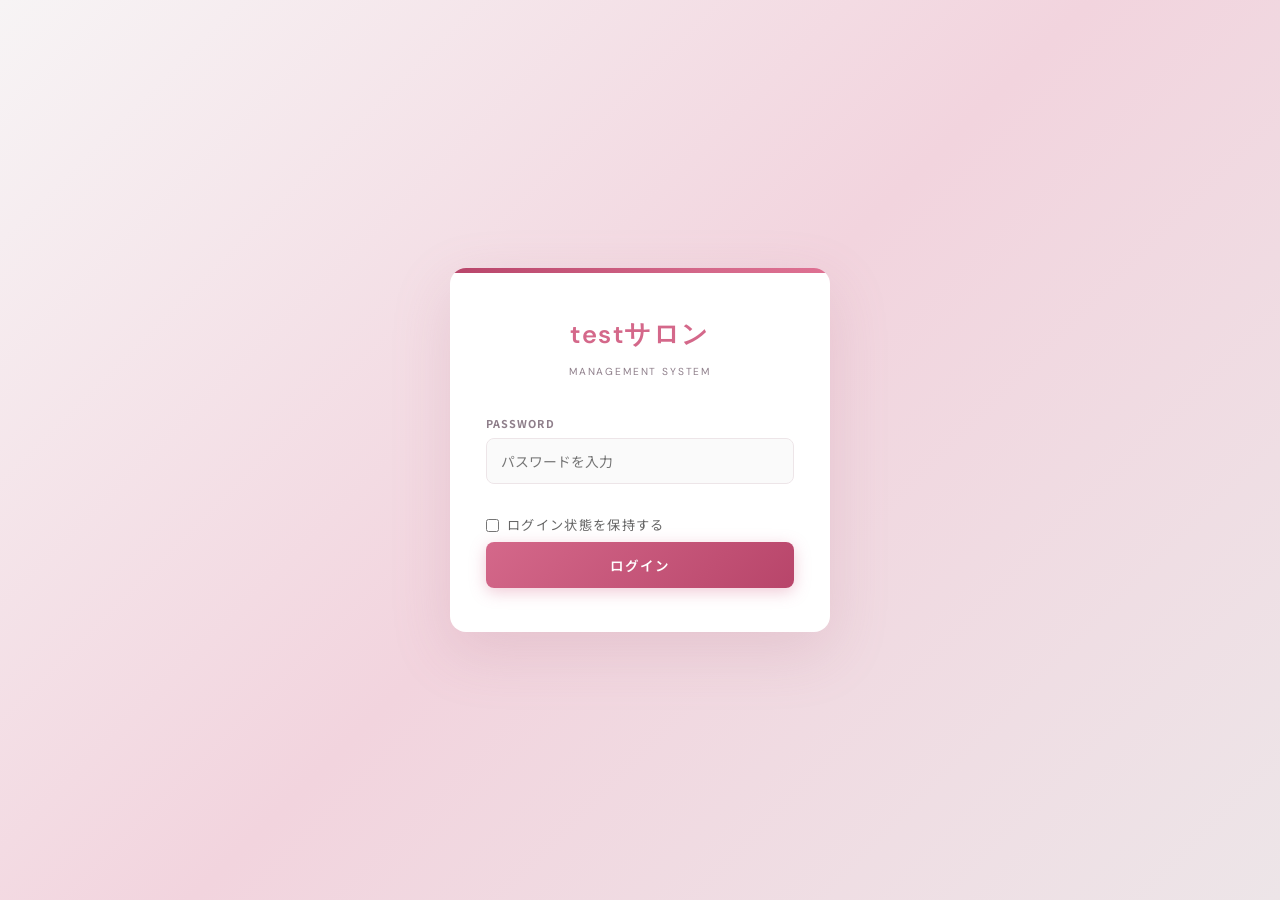
==== commit b9502ab2: "Sprint 4 P0: LINEキャンセル/残回数/スマホUI/バックアップ可視化/sessionStorage" ====
--- a/customer-detail.html
+++ b/customer-detail.html
@@ -160,7 +160,7 @@
       <a href="settings.html" class="nav-item">
         <span class="nav-icon">◎</span> 設定
       </a>
-      <a href="exchange-admin.html" class="nav-item">
+      <a href="exchange-admin.html" class="nav-item" style="display:none" title="β版では無効">
         <span class="nav-icon">◈</span> 交換管理
       </a>
     </nav>
@@ -186,6 +186,42 @@
 
       <!-- プランカード -->
       <div id="planCard"></div>
+
+      <!-- 残回数調整UI -->
+      <div id="remainingAdjust" style="display:none;">
+        <div class="card">
+          <div class="card-title">🔢 残回数の手動調整</div>
+          <div style="display:flex;align-items:center;gap:12px;flex-wrap:wrap;">
+            <button onclick="adjustRemaining(-1)" class="btn btn-outline" style="font-size:1.2rem;padding:6px 16px;">−</button>
+            <div style="text-align:center;min-width:80px;">
+              <div id="adjustDisplay" style="font-size:2rem;font-weight:700;color:var(--primary);">—</div>
+              <div style="font-size:0.8rem;color:var(--text-light);">現在の残回数</div>
+            </div>
+            <button onclick="adjustRemaining(+1)" class="btn btn-outline" style="font-size:1.2rem;padding:6px 16px;">＋</button>
+            <div style="margin-left:8px;display:flex;align-items:center;gap:8px;">
+              <input type="number" id="setRemainingInput" min="0" placeholder="直接入力"
+                style="width:100px;padding:8px;border:1px solid var(--border);border-radius:var(--radius);">
+              <button onclick="setRemainingDirect()" class="btn btn-gold">セット</button>
+            </div>
+          </div>
+          <p style="font-size:0.8rem;color:var(--text-light);margin-top:8px;">※ コース途中解約・訂正・ミス修正に使用してください</p>
+        </div>
+      </div>
+
+      <!-- パスワードリセット（ハッシュ登録済みの場合のみ表示） -->
+      <div id="passwordResetCard" style="display:none;">
+        <div class="card">
+          <div class="card-title">🔑 ログインパスワード</div>
+          <div style="display:flex;align-items:center;gap:12px;flex-wrap:wrap;">
+            <div style="flex:1;min-width:200px;">
+              <div style="font-size:0.9rem;color:var(--text);">このお客様はポイント交換ログイン用パスワードを登録済みです。</div>
+              <div style="font-size:0.8rem;color:var(--text-light);margin-top:4px;">お客様がパスワードを忘れた場合にリセットできます。</div>
+            </div>
+            <button onclick="resetPassword()" class="btn"
+              style="background:#E89B3C;color:#fff;border:none;">パスワードをリセット</button>
+          </div>
+        </div>
+      </div>
 
       <!-- 支払い記録 -->
       <div class="card">
@@ -227,8 +263,15 @@
         <input type="text" id="paymentContent" placeholder="例：カラー、トリートメントなど"
           style="width:100%;padding:8px 12px;border:1px solid var(--border);border-radius:var(--radius);font-size:0.95rem;box-sizing:border-box;">
       </div>
+      <div id="paymentCourseTypeWrap" style="display:none;">
+        <div style="font-size:0.82rem;color:var(--text-light);margin-bottom:6px;">コース種別</div>
+        <select id="paymentCourseType" onchange="onPaymentCourseChange()"
+          style="width:100%;padding:8px 12px;border:1px solid var(--border);border-radius:var(--radius);font-size:0.95rem;">
+          <option value="">種別を選択</option>
+        </select>
+      </div>
       <div id="paymentCourseWrap" style="display:none;">
-        <div style="font-size:0.82rem;color:var(--text-light);margin-bottom:6px;">コース</div>
+        <div style="font-size:0.82rem;color:var(--text-light);margin-bottom:6px;">回数</div>
         <select id="paymentCourse" onchange="onPaymentCourseChange()"
           style="width:100%;padding:8px 12px;border:1px solid var(--border);border-radius:var(--radius);font-size:0.95rem;">
           <option value="10">10回コース</option>
@@ -263,6 +306,11 @@
       <label><input type="radio" name="planType" value="回数コース" onchange="onPlanTypeChange()"> 回数コース</label>
     </div>
     <div id="courseSelectWrap" style="display:none;">
+      <div style="font-size:0.82rem;color:var(--text-light);margin-bottom:6px;">コース種別</div>
+      <select class="select-course" id="courseTypeSelect">
+        <option value="">種別を選択</option>
+      </select>
+      <div style="font-size:0.82rem;color:var(--text-light);margin-bottom:6px;margin-top:12px;">回数</div>
       <select class="select-course" id="courseTotal">
         <option value="10">10回コース</option>
         <option value="12">12回コース</option>
@@ -286,6 +334,17 @@
   const params     = new URLSearchParams(location.search);
   const customerId = params.get('id') || '';
   let currentCustomer = null;
+
+  // ─── コース種別キャッシュ ─────────────────────────────────
+  let cachedCourseTypes    = [];
+  let cachedCoursePricesV2 = {};
+
+  async function ensureCourseTypesLoaded() {
+    if (cachedCourseTypes.length > 0) return;
+    const data = await getCourseTypes();
+    cachedCourseTypes    = data?.courseTypes  || [];
+    cachedCoursePricesV2 = data?.coursePrices || {};
+  }
 
   // ─── プランカード描画 ─────────────────────────────────────
   function renderPlanCard(c) {
@@ -296,10 +355,11 @@
     const pct       = total > 0 ? Math.round((remaining / total) * 100) : 0;
     const barColor  = remaining <= 2 ? '#B71C1C' : remaining <= 4 ? '#E65100' : 'var(--gold-dark)';
     const remColor  = remaining <= 2 ? '#B71C1C' : remaining <= 4 ? '#E65100' : '#1565C0';
+    const courseName = c.courseName || '';
 
     const courseHtml = isCourse ? `
       <div class="course-bar-wrap">
-        <div class="course-nums">${total}回コース</div>
+        <div class="course-nums">${courseName ? courseName + ' ' : ''}${total}回コース</div>
         <div class="course-bar-track">
           <div class="course-bar-fill" style="width:${pct}%;background:${barColor};"></div>
         </div>
@@ -313,23 +373,69 @@
 
     document.getElementById('planCard').innerHTML = `
       <div class="plan-card">
-        <div style="min-width:120px;">
+        <div style="min-width:140px;">
           <div class="plan-label">現在のプラン</div>
-          <div class="plan-type">${isCourse ? '🎟 回数コース' : '💳 都度払い'}</div>
+          <div class="plan-type">${isCourse ? '🎟 ' + (courseName || '回数コース') + '（' + total + '回）' : '💳 都度払い'}</div>
         </div>
         ${courseHtml}
         <div style="margin-left:auto;">
           <button class="btn btn-outline" onclick="openPlanModal()">プランを変更</button>
         </div>
       </div>`;
+
+    // 残回数調整UIの表示制御
+    const adjustEl = document.getElementById('remainingAdjust');
+    if (isCourse) {
+      adjustEl.style.display = 'block';
+      updateAdjustDisplay();
+    } else {
+      adjustEl.style.display = 'none';
+    }
+  }
+
+  function updateAdjustDisplay() {
+    const r = currentCustomer?.courseRemaining ?? 0;
+    const el = document.getElementById('adjustDisplay');
+    el.textContent = r;
+    el.style.color = r <= 2 ? '#B71C1C' : r <= 4 ? '#E65100' : 'var(--primary)';
+  }
+
+  async function adjustRemaining(delta) {
+    const res = await adjustCourseRemaining(customerId, delta);
+    if (res?.success) {
+      currentCustomer.courseRemaining = res.courseRemaining;
+      renderPlanCard(currentCustomer);
+    } else {
+      alert('調整に失敗しました: ' + (res?.message || ''));
+    }
+  }
+
+  async function setRemainingDirect() {
+    const val = parseInt(document.getElementById('setRemainingInput').value);
+    if (isNaN(val) || val < 0) { alert('0以上の数値を入力してください'); return; }
+    const res = await setCourseRemaining(customerId, val);
+    if (res?.success) {
+      currentCustomer.courseRemaining = res.courseRemaining;
+      renderPlanCard(currentCustomer);
+      document.getElementById('setRemainingInput').value = '';
+    } else {
+      alert('セットに失敗しました: ' + (res?.message || ''));
+    }
   }
 
   // ─── モーダル制御 ────────────────────────────────────────
-  function openPlanModal() {
+  async function openPlanModal() {
+    await ensureCourseTypesLoaded();
     const plan = currentCustomer?.plan || '都度払い';
     document.querySelectorAll('input[name="planType"]').forEach(r => {
       r.checked = (r.value === plan);
     });
+    // コース種別セレクトを動的生成
+    const sel = document.getElementById('courseTypeSelect');
+    sel.innerHTML = '<option value="">種別を選択</option>' +
+      cachedCourseTypes.map(t => `<option value="${t}">${t}</option>`).join('');
+    // 現在の値をセット
+    sel.value = currentCustomer?.courseName || '';
     document.getElementById('courseTotal').value =
       currentCustomer?.courseTotal ? String(currentCustomer.courseTotal) : '10';
     document.getElementById('courseSelectWrap').style.display =
@@ -348,14 +454,15 @@
   }
 
   async function savePlan() {
-    const plan   = document.querySelector('input[name="planType"]:checked')?.value;
-    const total  = document.getElementById('courseTotal').value;
+    const plan       = document.querySelector('input[name="planType"]:checked')?.value;
+    const total      = document.getElementById('courseTotal').value;
+    const courseName = document.getElementById('courseTypeSelect').value;
     if (!plan) return;
 
     const btn = document.querySelector('#planModal .btn-gold');
     btn.disabled = true; btn.textContent = '保存中...';
 
-    const res = await setPlan(customerId, plan, plan === '回数コース' ? total : '');
+    const res = await setPlan(customerId, plan, plan === '回数コース' ? total : '', plan === '回数コース' ? courseName : '');
     btn.disabled = false; btn.textContent = '保存する';
 
     if (res && res.success) {
@@ -382,7 +489,7 @@
     }
     el.innerHTML = `
       <div class="table-wrap">
-        <table>
+        <table class="responsive-card">
           <thead>
             <tr>
               <th>日付</th>
@@ -395,11 +502,11 @@
           <tbody>
             ${payments.map(p => `
               <tr>
-                <td style="white-space:nowrap;">${p.date}</td>
-                <td><span class="badge ${p.type === 'コース申込' ? 'badge-gold' : ''}" style="${p.type !== 'コース申込' ? 'background:#f0f4f8;color:#555;' : ''}">${p.type}</span></td>
-                <td>${p.content || '—'}</td>
-                <td style="text-align:right;font-weight:600;">¥${Number(p.amount).toLocaleString('ja-JP')}</td>
-                <td style="color:var(--text-light);font-size:0.85rem;">${p.note || ''}</td>
+                <td data-label="日付" style="white-space:nowrap;">${p.date}</td>
+                <td data-label="種別"><span class="badge ${p.type === 'コース申込' ? 'badge-gold' : ''}" style="${p.type !== 'コース申込' ? 'background:#f0f4f8;color:#555;' : ''}">${p.type}</span></td>
+                <td data-label="内容">${p.content || '—'}</td>
+                <td data-label="金額" style="text-align:right;font-weight:600;">¥${Number(p.amount).toLocaleString('ja-JP')}</td>
+                <td data-label="備考" style="color:var(--text-light);font-size:0.85rem;">${p.note || ''}</td>
               </tr>`).join('')}
           </tbody>
         </table>
@@ -410,16 +517,23 @@
   let cachedCoursePrices = null;
 
   async function openPaymentModal() {
+    await ensureCourseTypesLoaded();
     if (!cachedCoursePrices) {
       const data = await getCoursePrices();
       cachedCoursePrices = data?.coursePrices || {};
     }
+    // コース種別セレクトを動的生成
+    const typeSel = document.getElementById('paymentCourseType');
+    typeSel.innerHTML = '<option value="">種別を選択</option>' +
+      cachedCourseTypes.map(t => `<option value="${t}">${t}</option>`).join('');
+
     document.getElementById('paymentType').value    = '都度払い';
     document.getElementById('paymentContent').value = '';
     document.getElementById('paymentAmount').value  = '';
     document.getElementById('paymentNote').value    = '';
-    document.getElementById('paymentContentWrap').style.display = 'block';
-    document.getElementById('paymentCourseWrap').style.display  = 'none';
+    document.getElementById('paymentContentWrap').style.display    = 'block';
+    document.getElementById('paymentCourseTypeWrap').style.display = 'none';
+    document.getElementById('paymentCourseWrap').style.display     = 'none';
     document.getElementById('paymentModal').classList.add('open');
   }
 
@@ -430,32 +544,38 @@
   function onPaymentTypeChange() {
     const type = document.getElementById('paymentType').value;
     const isCourse = type === 'コース申込';
-    document.getElementById('paymentContentWrap').style.display = isCourse ? 'none' : 'block';
-    document.getElementById('paymentCourseWrap').style.display  = isCourse ? 'block' : 'none';
+    document.getElementById('paymentContentWrap').style.display    = isCourse ? 'none' : 'block';
+    document.getElementById('paymentCourseTypeWrap').style.display = isCourse ? 'block' : 'none';
+    document.getElementById('paymentCourseWrap').style.display     = isCourse ? 'block' : 'none';
     if (isCourse) onPaymentCourseChange();
   }
 
   function onPaymentCourseChange() {
-    const c = document.getElementById('paymentCourse').value;
-    const price = cachedCoursePrices?.[c] || 0;
+    const courseType = document.getElementById('paymentCourseType').value;
+    const count      = document.getElementById('paymentCourse').value;
+    // まず COURSE_PRICES_V2 で料金を探す
+    const key = courseType + '_' + count;
+    let price = cachedCoursePricesV2?.[key] || 0;
+    // なければ従来の COURSE_PRICES から取得
+    if (!price) price = cachedCoursePrices?.[count] || 0;
     document.getElementById('paymentAmount').value = price || '';
   }
 
   async function savePayment() {
-    const type    = document.getElementById('paymentType').value;
+    const type     = document.getElementById('paymentType').value;
     const isCourse = type === 'コース申込';
-    const content = isCourse
-      ? document.getElementById('paymentCourse').value + '回コース'
+    const courseType = document.getElementById('paymentCourseType').value;
+    const courseNum  = isCourse ? document.getElementById('paymentCourse').value : '';
+    const content  = isCourse
+      ? (courseType ? courseType + ' ' : '') + courseNum + '回コース'
       : document.getElementById('paymentContent').value.trim();
-    const amount  = parseInt(document.getElementById('paymentAmount').value) || 0;
-    const note    = document.getElementById('paymentNote').value.trim();
+    const amount   = parseInt(document.getElementById('paymentAmount').value) || 0;
+    const note     = document.getElementById('paymentNote').value.trim();
 
     if (amount <= 0) { alert('金額を入力してください'); return; }
 
     const btn = document.querySelector('#paymentModal .btn-gold');
     btn.disabled = true; btn.textContent = '記録中...';
-
-    const courseNum = isCourse ? document.getElementById('paymentCourse').value : '';
 
     const [res, planRes] = await Promise.all([
       recordPayment({
@@ -466,7 +586,7 @@
         amount  : String(amount),
         note,
       }),
-      isCourse ? setPlan(customerId, '回数コース', courseNum) : Promise.resolve(null),
+      isCourse ? setPlan(customerId, '回数コース', courseNum, courseType) : Promise.resolve(null),
     ]);
 
     btn.disabled = false; btn.textContent = '記録する';
@@ -530,6 +650,12 @@
     // プランカード描画
     renderPlanCard(c);
 
+    // パスワードリセットカード表示制御
+    const pwCard = document.getElementById('passwordResetCard');
+    if (pwCard) {
+      pwCard.style.display = c.hasPassword ? 'block' : 'none';
+    }
+
     // 来店記録描画
     const visEl = document.getElementById('visitContent');
     const visits = data.visits || [];
@@ -539,7 +665,7 @@
     }
     visEl.innerHTML = `
       <div class="table-wrap">
-        <table>
+        <table class="responsive-card">
           <thead>
             <tr>
               <th>来店日時</th>
@@ -550,13 +676,29 @@
           <tbody>
             ${visits.map(v => `
               <tr>
-                <td>${v.date}</td>
-                <td>${v.menu || '—'}</td>
-                <td><span class="badge badge-gold">+${v.pointsAdded} pt</span></td>
+                <td data-label="来店日時">${v.date}</td>
+                <td data-label="メニュー">${v.menu || '—'}</td>
+                <td data-label="付与ポイント"><span class="badge badge-gold">+${v.pointsAdded} pt</span></td>
               </tr>`).join('')}
           </tbody>
         </table>
       </div>`;
+  }
+
+  // パスワードリセット
+  async function resetPassword() {
+    if (!customerId) return;
+    if (!confirm('この顧客のパスワードをリセットしますか？\n顧客は再度パスワード登録が必要になります。')) return;
+    const btn = document.querySelector('#passwordResetCard button');
+    if (btn) { btn.disabled = true; btn.textContent = 'リセット中...'; }
+    const res = await resetCustomerPassword(customerId);
+    if (btn) { btn.disabled = false; btn.textContent = 'パスワードをリセット'; }
+    if (res?.success) {
+      alert(res.message || 'パスワードをリセットしました');
+      loadDetail();
+    } else {
+      alert('リセットに失敗しました: ' + (res?.message || res?.error || '不明なエラー'));
+    }
   }
 
   loadDetail();
--- a/css/style.css
+++ b/css/style.css
@@ -776,6 +776,48 @@
   .stat-grid-4 { grid-template-columns: 1fr 1fr; gap: 12px; }
   .page-body { padding: 16px; }
   .page-header { padding: 14px 16px; }
+
+  /* ─── カード化テーブル（スマホ専用） ───────── */
+  table.responsive-card,
+  .responsive-card table { width: 100%; border-collapse: collapse; }
+  table.responsive-card thead,
+  .responsive-card table thead { display: none; }
+  table.responsive-card tbody tr,
+  .responsive-card table tbody tr {
+    display: block;
+    background: #fff;
+    border: 1px solid var(--border);
+    border-radius: var(--radius);
+    padding: 12px 14px;
+    margin-bottom: 12px;
+    box-shadow: 0 1px 3px rgba(0,0,0,0.04);
+  }
+  table.responsive-card tbody td,
+  .responsive-card table tbody td {
+    display: flex;
+    justify-content: space-between;
+    align-items: center;
+    gap: 10px;
+    padding: 6px 0;
+    border: none;
+    border-bottom: 1px solid #f3f3f3;
+    text-align: right;
+    word-break: break-word;
+  }
+  table.responsive-card tbody td:last-child,
+  .responsive-card table tbody td:last-child { border-bottom: none; }
+  table.responsive-card tbody td::before,
+  .responsive-card table tbody td::before {
+    content: attr(data-label);
+    color: var(--text-light);
+    font-size: 0.78rem;
+    font-weight: 600;
+    text-align: left;
+    flex-shrink: 0;
+    margin-right: 8px;
+  }
+  table.responsive-card tbody td:empty,
+  .responsive-card table tbody td:empty { display: none; }
 }
 @media (max-width: 480px) {
   .stat-grid,
